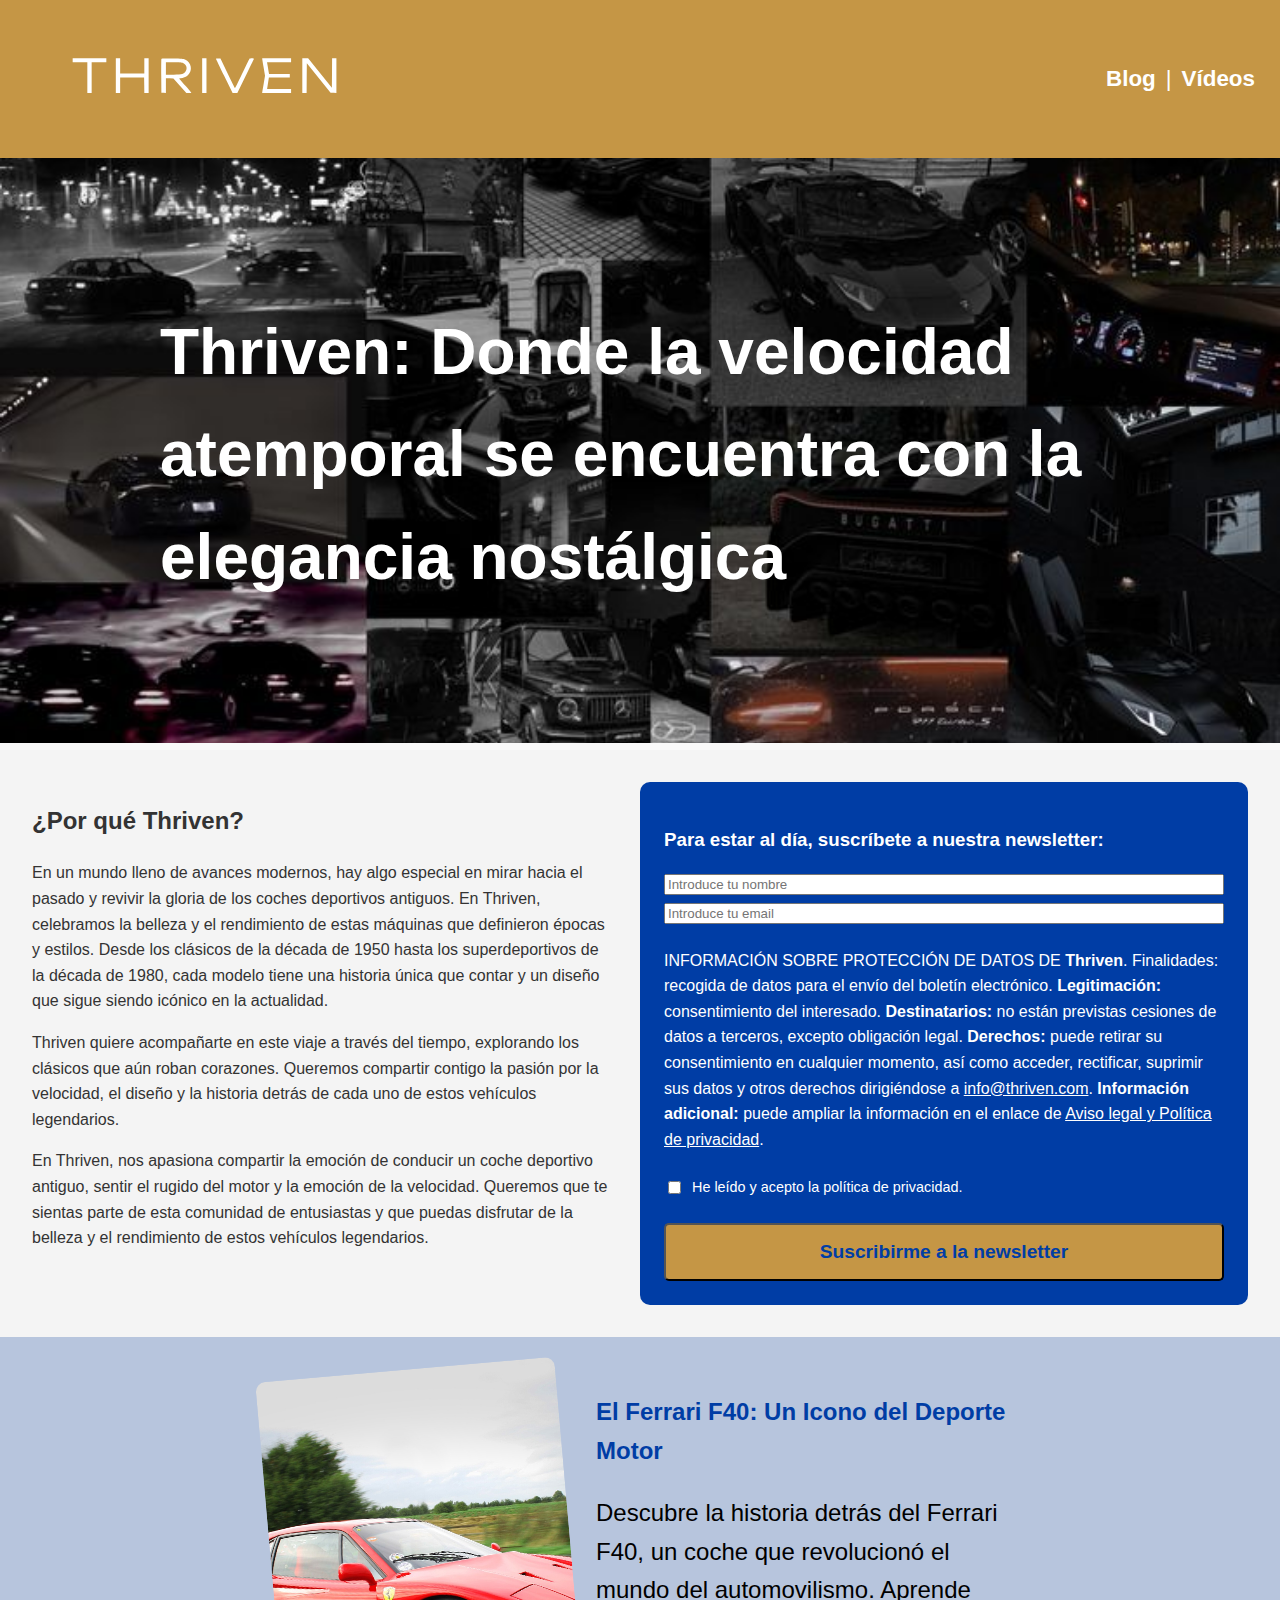
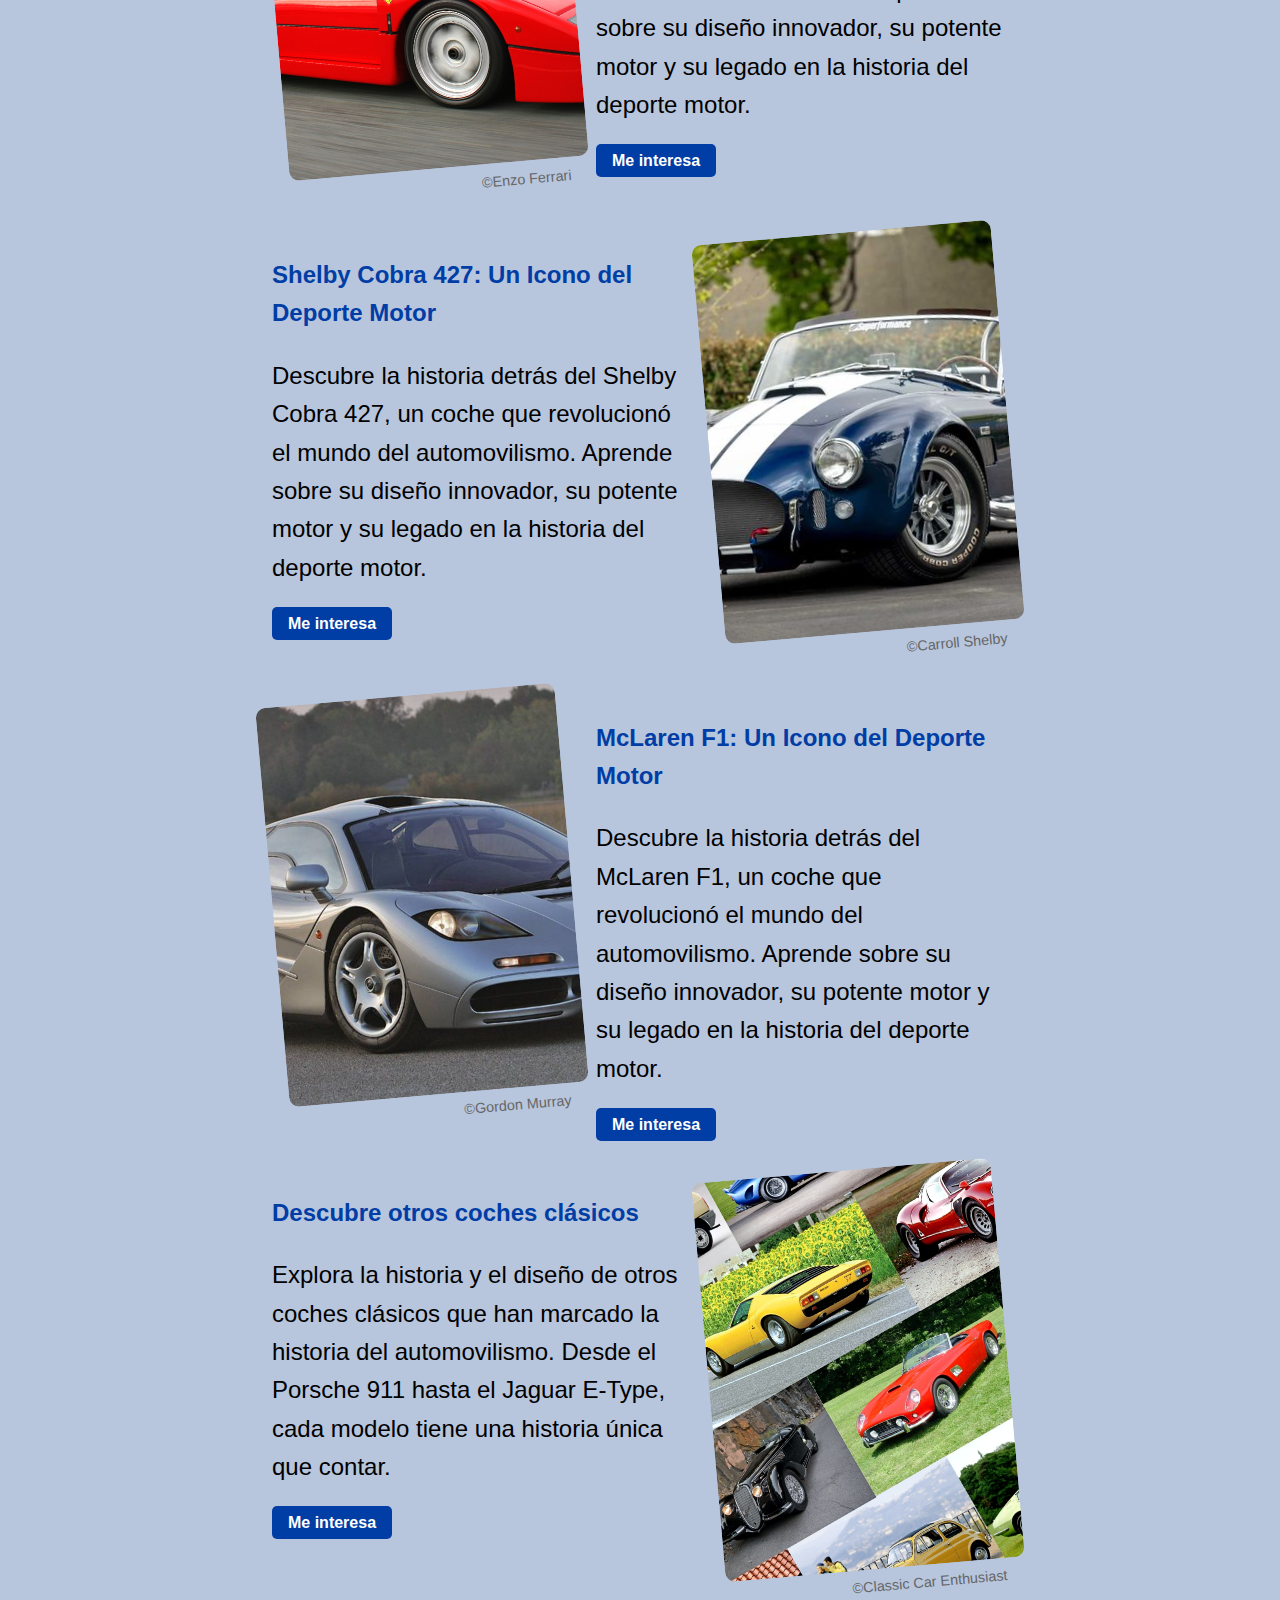
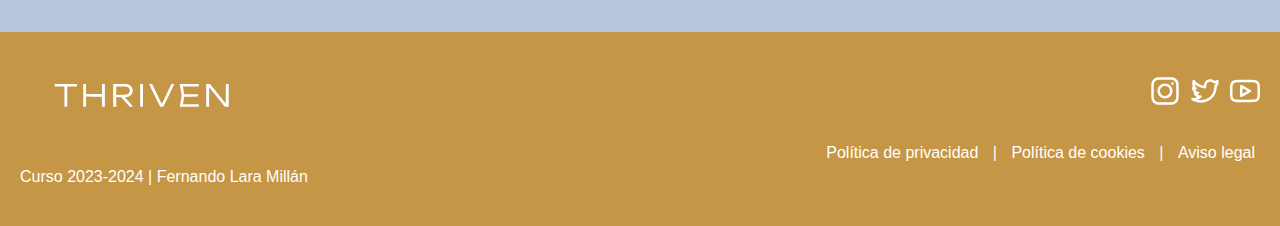
==== html/index.html @ 87c5d45f "Proyecto diw completo" ====
<!DOCTYPE html>
<html lang="es">

<head>
    <meta charset="UTF-8">
    <meta name="viewport" content="width=device-width, initial-scale=1.0">
    <title>Thriven - Coches Deportivos Antiguos</title>
    <link rel="stylesheet" href="/css/index.css">
</head>

<body>
    <header>
        <div class="logo">
            <a href="index.html">
                <img src="/img/logo.svg" alt="Logo Thriven">
            </a>
        </div>
        <nav>
            <ul>
                <li><a href="blog.html">Blog</a></li>
                <li style="color: white;     font-size: 1.4rem;">|</li>
                <li><a href="videos.html">Vídeos</a></li>
            </ul>
        </nav>
    </header>

    <main>
        <section class="fondo">
            <div class="fondo-image">
                <img src="/img/fondo3.jpg" alt="Coches deportivos antiguos en un paisaje clásico">
                <div class="fondo-text">
                    <h1>Thriven: Donde la velocidad atemporal se encuentra con la elegancia nostálgica</h1>
                </div>
            </div>
        </section>

        <section class="intro">
            <div class="intro-text">
                <h2>¿Por qué Thriven?</h2>
                <p>En un mundo lleno de avances modernos, hay algo especial en mirar hacia el pasado y revivir la gloria
                    de los coches deportivos antiguos. En Thriven, celebramos la belleza y el rendimiento de estas
                    máquinas que definieron épocas y estilos. Desde los clásicos de la década de 1950 hasta los
                    superdeportivos de la década de 1980, cada modelo tiene una historia única que contar y un diseño
                    que sigue siendo icónico en la actualidad.</p>
                <p>Thriven quiere acompañarte en este viaje a través del tiempo, explorando los clásicos que aún roban
                    corazones. Queremos compartir contigo la pasión por la velocidad, el diseño y la historia detrás de
                    cada uno de estos vehículos legendarios.</p>
                <p>En Thriven, nos apasiona compartir la emoción de conducir un coche deportivo antiguo, sentir el
                    rugido del motor y la emoción de la velocidad. Queremos que te sientas parte de esta comunidad de
                    entusiastas y que puedas disfrutar de la belleza y el rendimiento de estos vehículos legendarios.
                </p>
            </div>
            <div class="newsletter">
                <h3>Para estar al día, suscríbete a nuestra newsletter:</h3>
                <form action="#">
                    <input type="text" name="name" placeholder="Introduce tu nombre" required>
                    <input type="email" name="email" placeholder="Introduce tu email" required>
                    <p>INFORMACIÓN SOBRE PROTECCIÓN DE DATOS DE <b>Thriven</b>. Finalidades: recogida de datos para el
                        envío del boletín electrónico. <b>Legitimación:</b> consentimiento del interesado.
                        <b>Destinatarios:</b> no están previstas cesiones de datos a terceros, excepto obligación legal.
                        <b>Derechos:</b> puede retirar su consentimiento en cualquier momento, así como acceder,
                        rectificar, suprimir sus datos y otros derechos dirigiéndose a <a href="mailto:info@thriven.com"
                            style="color: white;">info@thriven.com</a>. <b>Información adicional:</b> puede ampliar la
                        información en el enlace de <a href="#" style="color: white;">Aviso legal y Política de
                            privacidad</a>.
                    </p>
                    <label>
                        <input type="checkbox" required>
                        He leído y acepto la política de privacidad.
                    </label>
                    <button type="submit" class="subscribe">Suscribirme a la newsletter</button>
                </form>
            </div>
        </section>
<!---->
        <section class="topics">
            <div class="topic">
                <div class="image-container">
                    <img src="/img/ferrari.jpg" alt="Ferrari F40">
                    <span class="author">©Enzo Ferrari</span>
                </div>
                <div class="topic-text">
                    <h3>El Ferrari F40: Un Icono del Deporte Motor</h3>
                    <p>Descubre la historia detrás del Ferrari F40, un coche que revolucionó el mundo del automovilismo.
                        Aprende sobre su diseño innovador, su potente motor y su legado en la historia del deporte
                        motor.</p>
                    <a href="#" class="button">Me interesa</a>
                </div>
            </div>
            <div class="topic">
                <div class="image-container">
                    <img src="/img/shelby.jpg" alt="Shelby Cobra 427">
                    <span class="author">©Carroll Shelby</span>
                </div>
                <div class="topic-text">
                    <h3>Shelby Cobra 427: Un Icono del Deporte Motor</h3>
                    <p>Descubre la historia detrás del Shelby Cobra 427, un coche que revolucionó el mundo del
                        automovilismo. Aprende sobre su diseño innovador, su potente motor y su legado en la historia
                        del deporte motor.</p>
                    <a href="#" class="button">Me interesa</a>
                </div>

            </div>
            <div class="topic">
                <div class="image-container">
                    <img src="/img/mclaren.jpg" alt="McLaren F1">
                    <span class="author">©Gordon Murray</span>
                </div>
                <div class="topic-text">
                    <h3>McLaren F1: Un Icono del Deporte Motor</h3>
                    <p>Descubre la historia detrás del McLaren F1, un coche que revolucionó el mundo del automovilismo.
                        Aprende sobre su diseño innovador, su potente motor y su legado en la historia del deporte
                        motor.</p>
                    <a href="#" class="button">Me interesa</a>
                </div>
            </div>
            <div class="topic">
                <div class="image-container">
                    <img src="/img/coches_clasicos.jpg" alt="coches clasicos">
                    <span class="author">©Classic Car Enthusiast</span>
                </div>
                <div class="topic-text">
                    <h3>Descubre otros coches clásicos</h3>
                    <p>Explora la historia y el diseño de otros coches clásicos que han marcado la historia del
                        automovilismo. Desde el Porsche 911 hasta el Jaguar E-Type, cada modelo tiene una historia única
                        que contar.</p>
                    <a href="#" class="button">Me interesa</a>
                </div>

            </div>
        </section>
    </main>
    <footer>
        <div class="footer-container">
            <div class="footer-left">
                <img src="/img/logo.svg" alt="Logo Thriven" class="footer-logo">
                <p>Curso 2023-2024 | Fernando Lara Millán</p> <!-- Mensaje debajo del logo -->
            </div>
            <div class="footer-right">
                <div class="social-links">
                    <a href="#"><img src="/img/icon-instagram.svg" alt="Instagram" style="width: 30px;"></a>
                    <a href="#"><img src="/img/icon-twitter.svg" alt="Twitter" style="width: 30px;"></a>
                    <a href="#"><img src="/img/icon-youtube.svg" alt="YouTube" style="width: 30px;"></a>
                </div>
                <p>
                    <a href="#" class="link">Política de privacidad</a>
                    <span class="link-separator">|</span>
                    <a href="#" class="link">Política de cookies</a>
                    <span class="link-separator">|</span>
                    <a href="#" class="link">Aviso legal</a>
                </p>
                
            </div>
        </div>
    </footer>

</body>

</html>
---- css/index.css ----
/* General Styles */
body {
    font-family: 'Arial', sans-serif;
    margin: 0;
    padding: 0;
    line-height: 1.6;
    background: #f9f9f9;
    color: #333;
}

/* Header */
header {
    display: flex;
    justify-content: space-between;
    align-items: center;
    padding: 10px 20px;
    background: #c59645;
}

.logo img {
    height: 130px;
}

nav ul {
    display: flex;
    list-style: none;
    margin: 0;
    padding: 0;
}

nav li {
    margin: 0 5px;
}

nav a {
    text-decoration: none;
    color: white;
    font-weight: bold;
    font-size: 1.4rem;
}

/* fondo Section */
.fondo {
    position: relative;
    text-align: center;
}

.fondo img {
    width: 100%;
    height: 65vh;
    object-fit: cover;
}

.fondo-text {
    position: absolute;
    top: 50%;
    left: 10%;
    transform: translate(0%, -50%);
    color: #fff;
    padding: 2rem;
    border-radius: 10px;
    font-size: 2rem;
    font-weight: bold;
    width: 80%;
    text-align: left;
}

/* Intro Section */
.intro {
    display: flex;
    flex-wrap: wrap;
    justify-content: space-between;
    padding: 2rem;
    background: #f4f4f4;
}

.intro-text {
    flex: 1 1 48%;
    padding-right: 2rem;
    box-sizing: border-box;
}

.newsletter {
    flex: 1 1 48%;
    background: #003DA5;
    color: white;
    padding: 1.5rem;
    border-radius: 10px;
    box-sizing: border-box;
}

.newsletter form {
    display: flex;
    flex-direction: column;
    gap: 0.5rem;
}

.newsletter label {
    display: flex;
    align-items: center;
    gap: 0.5rem;
    font-size: 0.9rem;
}

.subscribe {
    margin-top: 1rem;
    padding: 1rem 2rem;
    background: #c59645;
    color: #003DA5;
    text-decoration: none;
    border-radius: 5px;
    font-size: 1.2rem;
    font-weight: bold;
    cursor: pointer;
}

/* Topics Section */
.topics {
    display: flex;
    flex-wrap: wrap;
    gap: 2rem;
    padding: 2rem;
    background: #b7c5dd;
    margin-bottom: 0;
}

.topic {
    flex: 1 1 calc(50% - 2rem);
    display: flex;
    gap: 1.5rem;
    padding-left: 15rem;
    padding-right: 15rem;
    align-items: flex-start;
}

.image-container {
    position: relative;
    flex: 0 0 300px;
}

.topic:nth-child(1) {
    flex-direction: row;
}

.topic:nth-child(2) {
    flex-direction: row-reverse;
}

.topic:nth-child(3) {
    flex-direction: row;
}

.topic:nth-child(4) {
    flex-direction: row-reverse;
}

.topic img {
    width: 100%;
    height: 400px;
    border-radius: 10px;
    object-fit: cover;
    transform: rotate(-5deg);
}

.author {
    display: block;
    font-size: 0.9rem;
    color: #666;
    text-align: right;
    transform: rotate(-5deg);
}

.topic-text {
    flex: 1;
}

.topic-text h3 {
    color: #003DA5;
    font-size: 1.5rem;
    margin-bottom: 0.5rem;
}

.topic-text p {
    font-size: 1.5rem;
    line-height: 1.6;
    color: #000;
}

.button {
    margin-top: 1rem;
    padding: 0.5rem 1rem;
    background: #003DA5;
    color: white;
    text-decoration: none;
    border-radius: 5px;
    font-size: 1rem;
    font-weight: bold;
}

/* Footer */
footer {
    background: #c59645;
    color: white;
    padding: 20px;
}

.footer-container {
    display: flex;
    justify-content: space-between;
    align-items: center;
    flex-wrap: nowrap;
    gap: 1rem;
}

.footer-left {
    display: flex;
    flex-direction: column;
    align-items: flex-start;
    gap: 10px;
}

.footer-right {
    text-align: right;
    display: flex;
    flex-direction: column;
    align-items: flex-end;
    gap: 10px;
}

.social-links {
    display: flex;
    gap: 10px;
}

.footer-logo {
    width: 250px;
}

.social-links a {
    margin: 0;
}

.link {
    color: white;
    text-decoration: none;
    margin: 0 5px;
}

.link-separator {
    display: inline-block;
    margin: 0 5px;
}

/* Media Queries */
@media (max-width: 768px) {
    .fondo-text {
        left: 50%;
        transform: translate(-50%, -50%);
        text-align: center;
        padding: 1rem;
        font-size: 1.5rem;
        width: 90%;
    }

    .intro {
        flex-direction: column;
        align-items: center;
    }

    .intro-text,
    .newsletter {
        flex: 1 1 100%;
        padding-right: 0;
        text-align: center;
    }

    .newsletter {
        margin-top: 2rem;
    }

    .topics {
        flex-direction: column;
        padding: 1rem;
        gap: 4rem;
    }

    .topic {
        flex-direction: column;
        align-items: center;
        text-align: center;
        padding-left: 1rem;
        padding-right: 1rem;
        justify-content: space-between;
        gap: 1rem;
    }

    .topic:nth-child(n) {
        flex-direction: column;
    }

    .image-container {
        flex: 0 0 auto;
        width: 100%;
        max-width: 500px;
        margin-bottom: 1.5rem;
    }

    .topic img,
    .author {
        transform: none;
        height: auto;
        max-height: 300px;
    }

    .topic-text {
        text-align: center;
    }

    .footer-container {
        flex-direction: column;
        align-items: center;
        text-align: center;
    }

    .footer-left,
    .footer-right {
        align-items: center;
    }

    .social-links {
        justify-content: center;
    }

    .link {
        display: inline-block;
        margin: 5px 0;
    }

    .link-separator {
        display: none;
    }
}


@media (max-width: 576px) {
    .fondo-text {
        font-size: 1.2rem;
    }

    .topics {
        gap: 2rem;
    }

    .topic-text p {
        font-size: 1rem;
    }

    .footer-container {
        gap: 1.5rem;
    }

    .social-links {
        gap: 15px;
    }

    .link {
        display: block;
        margin: 8px 0;
    }
}
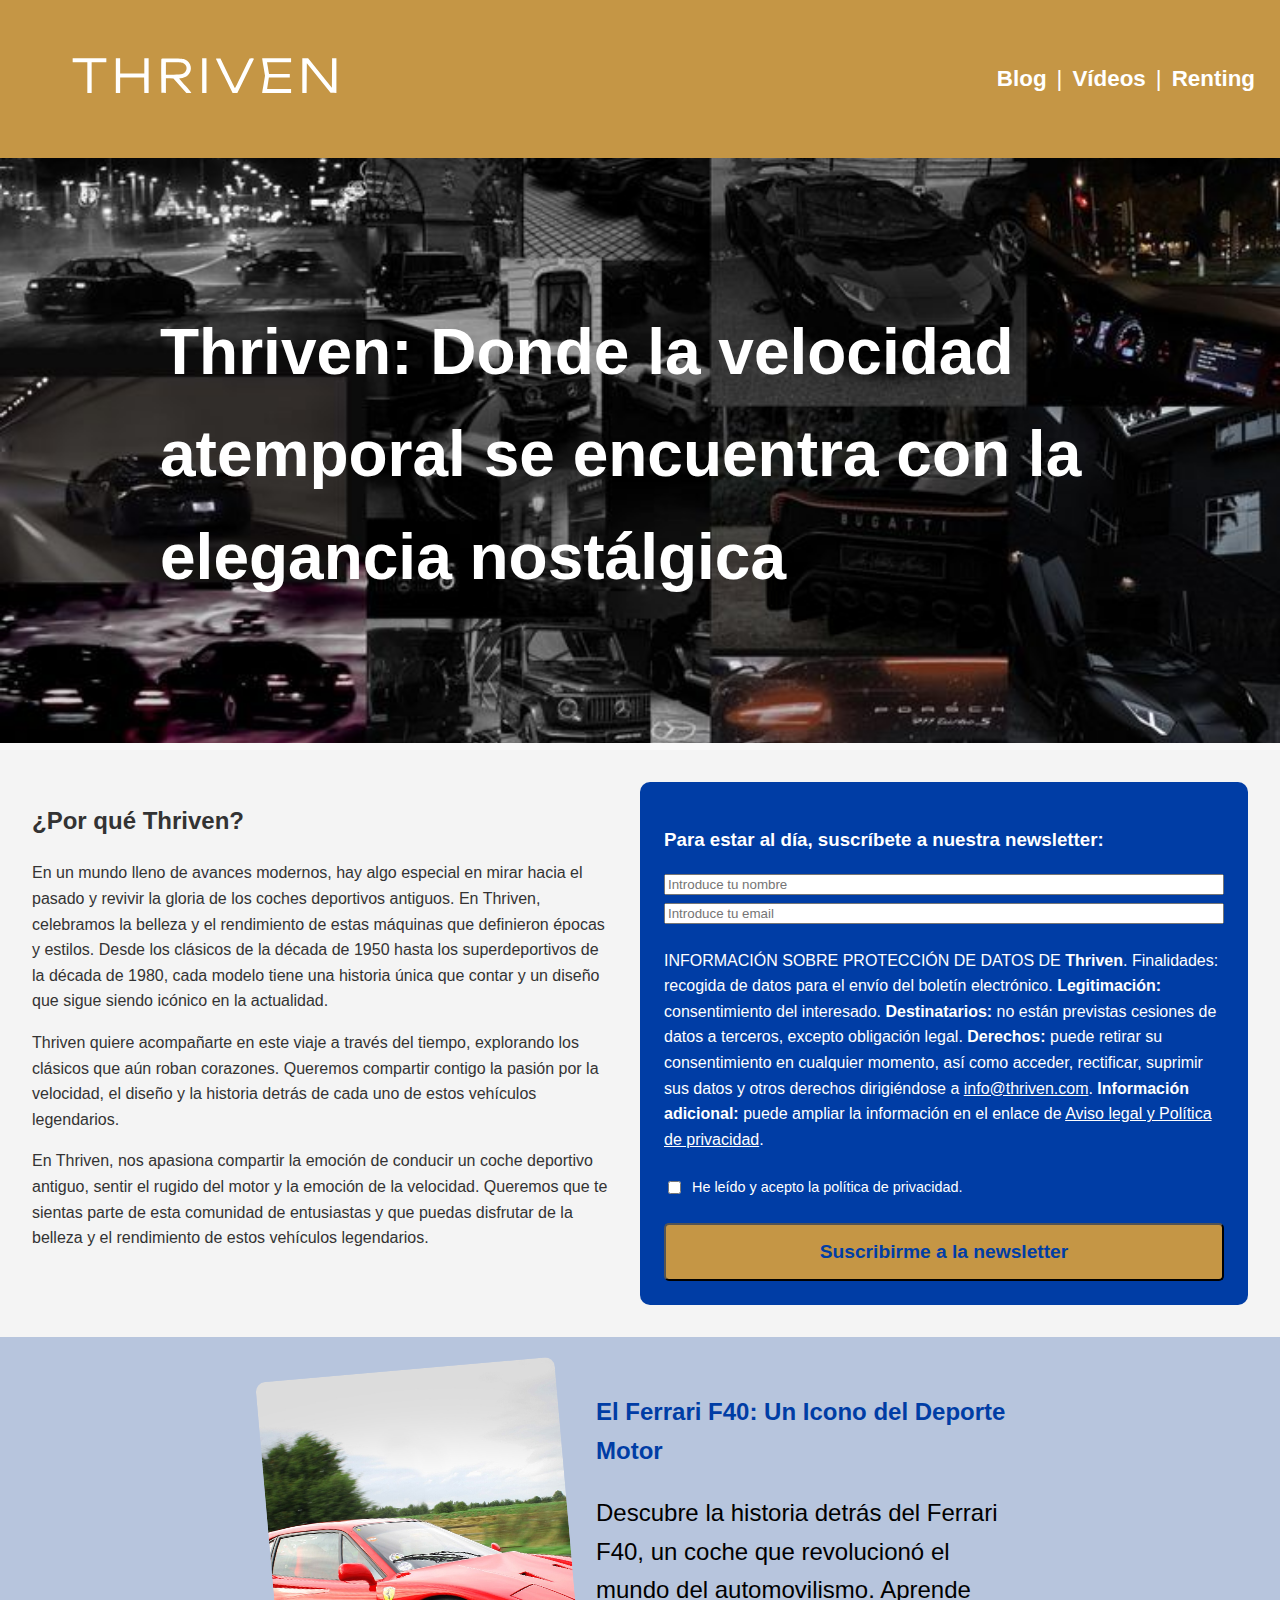
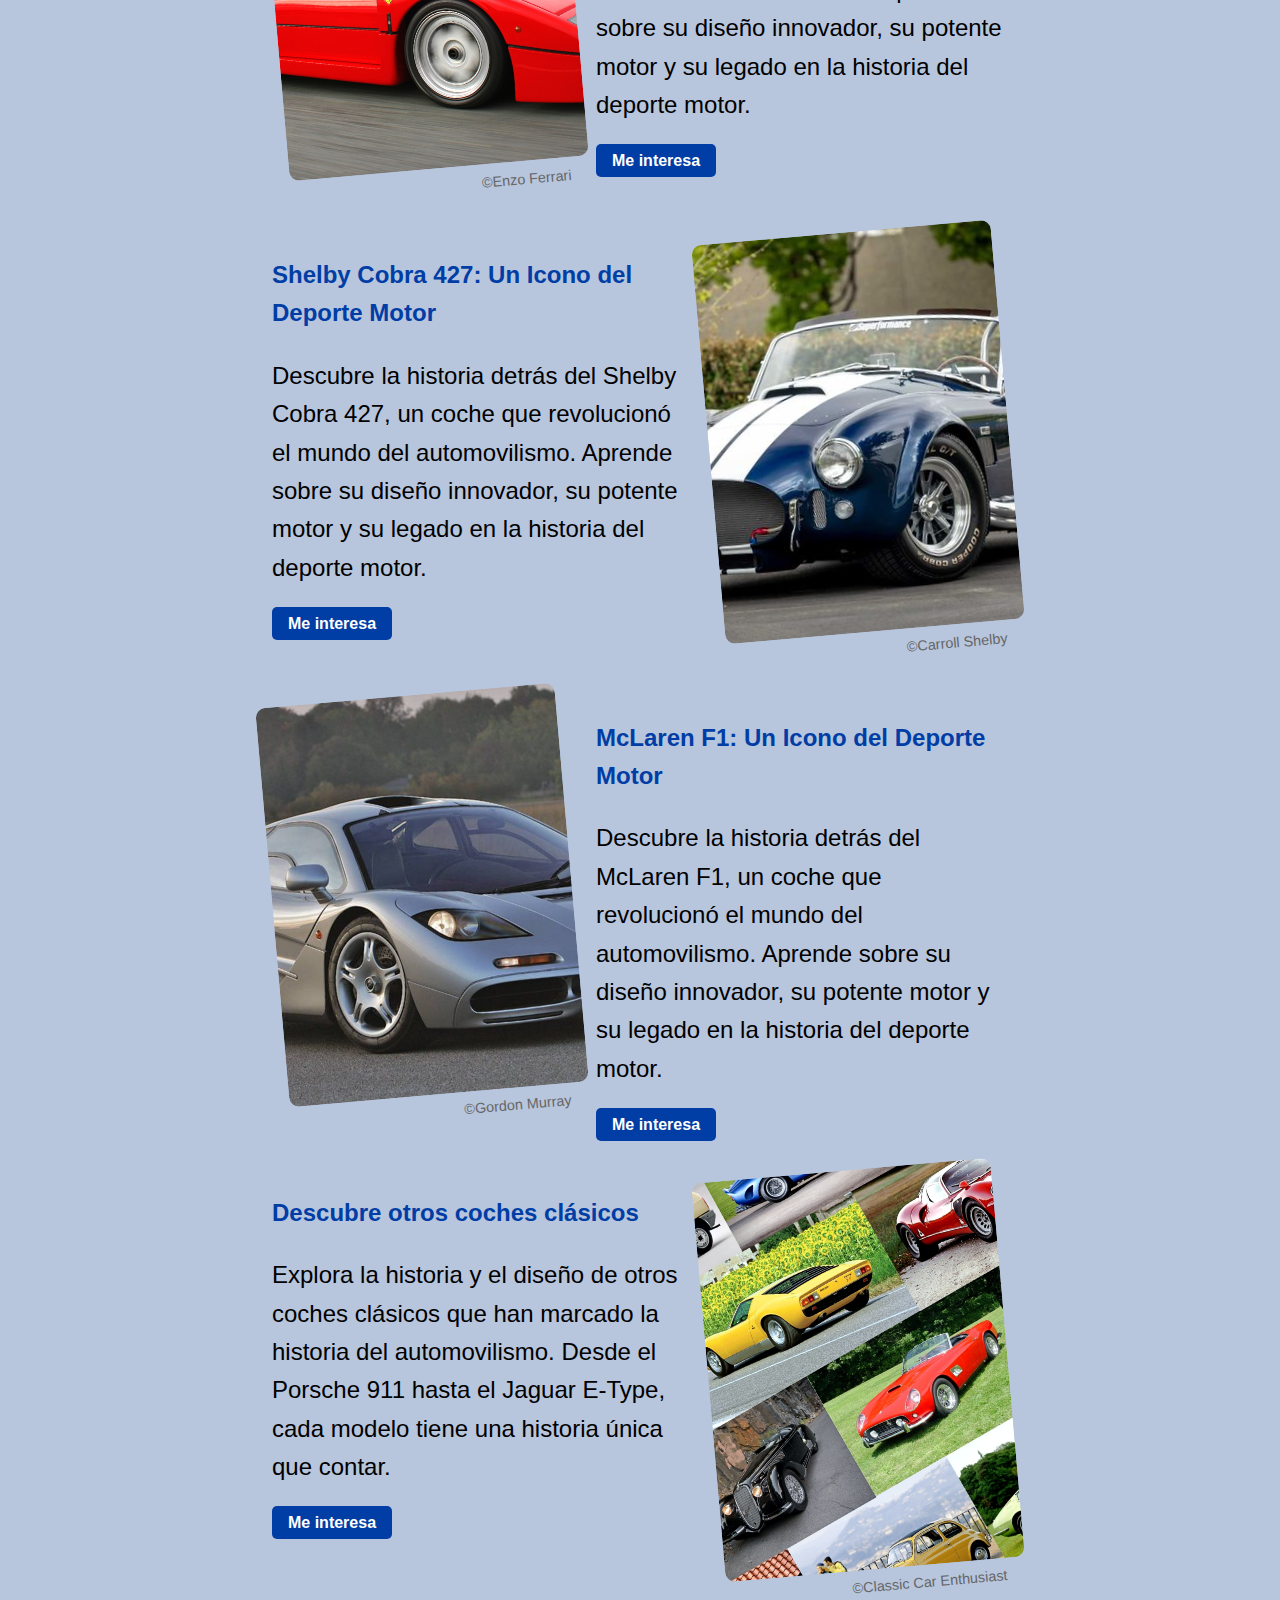
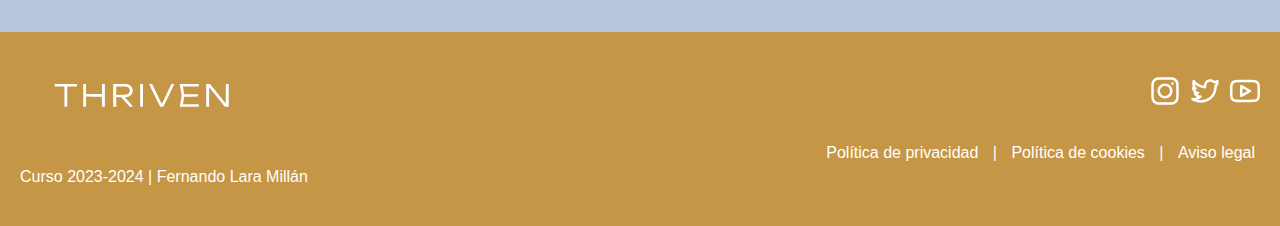
==== commit 88da2566: "Actualización del proyecto: cambios en el carrusel de renting" ====
--- a/html/index.html
+++ b/html/index.html
@@ -20,6 +20,8 @@
                 <li><a href="blog.html">Blog</a></li>
                 <li style="color: white;     font-size: 1.4rem;">|</li>
                 <li><a href="videos.html">Vídeos</a></li>
+                <li style="color: white;     font-size: 1.4rem;">|</li>
+                <li><a href="renting.html">Renting</a></li>
             </ul>
         </nav>
     </header>
@@ -72,7 +74,7 @@
                 </form>
             </div>
         </section>
-<!---->
+        <!---->
         <section class="topics">
             <div class="topic">
                 <div class="image-container">
@@ -149,7 +151,7 @@
                     <span class="link-separator">|</span>
                     <a href="#" class="link">Aviso legal</a>
                 </p>
-                
+
             </div>
         </div>
     </footer>
